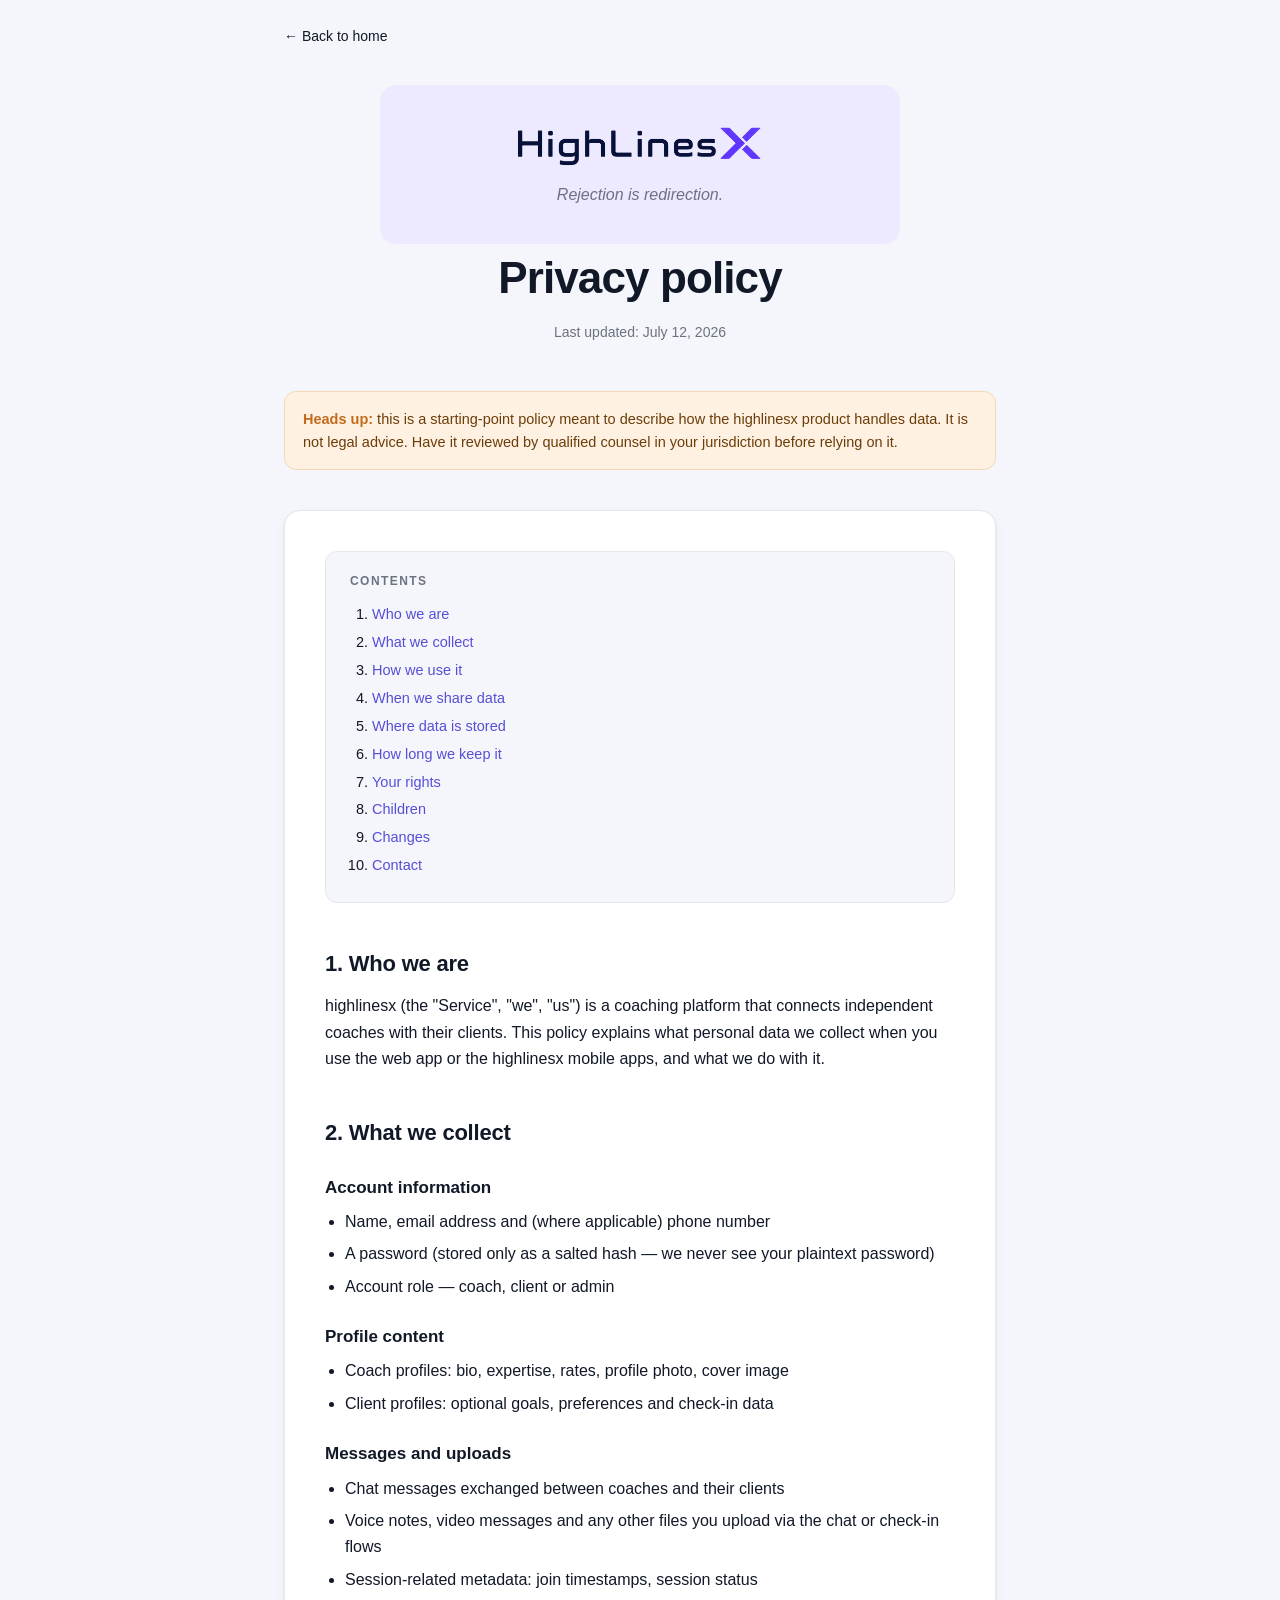
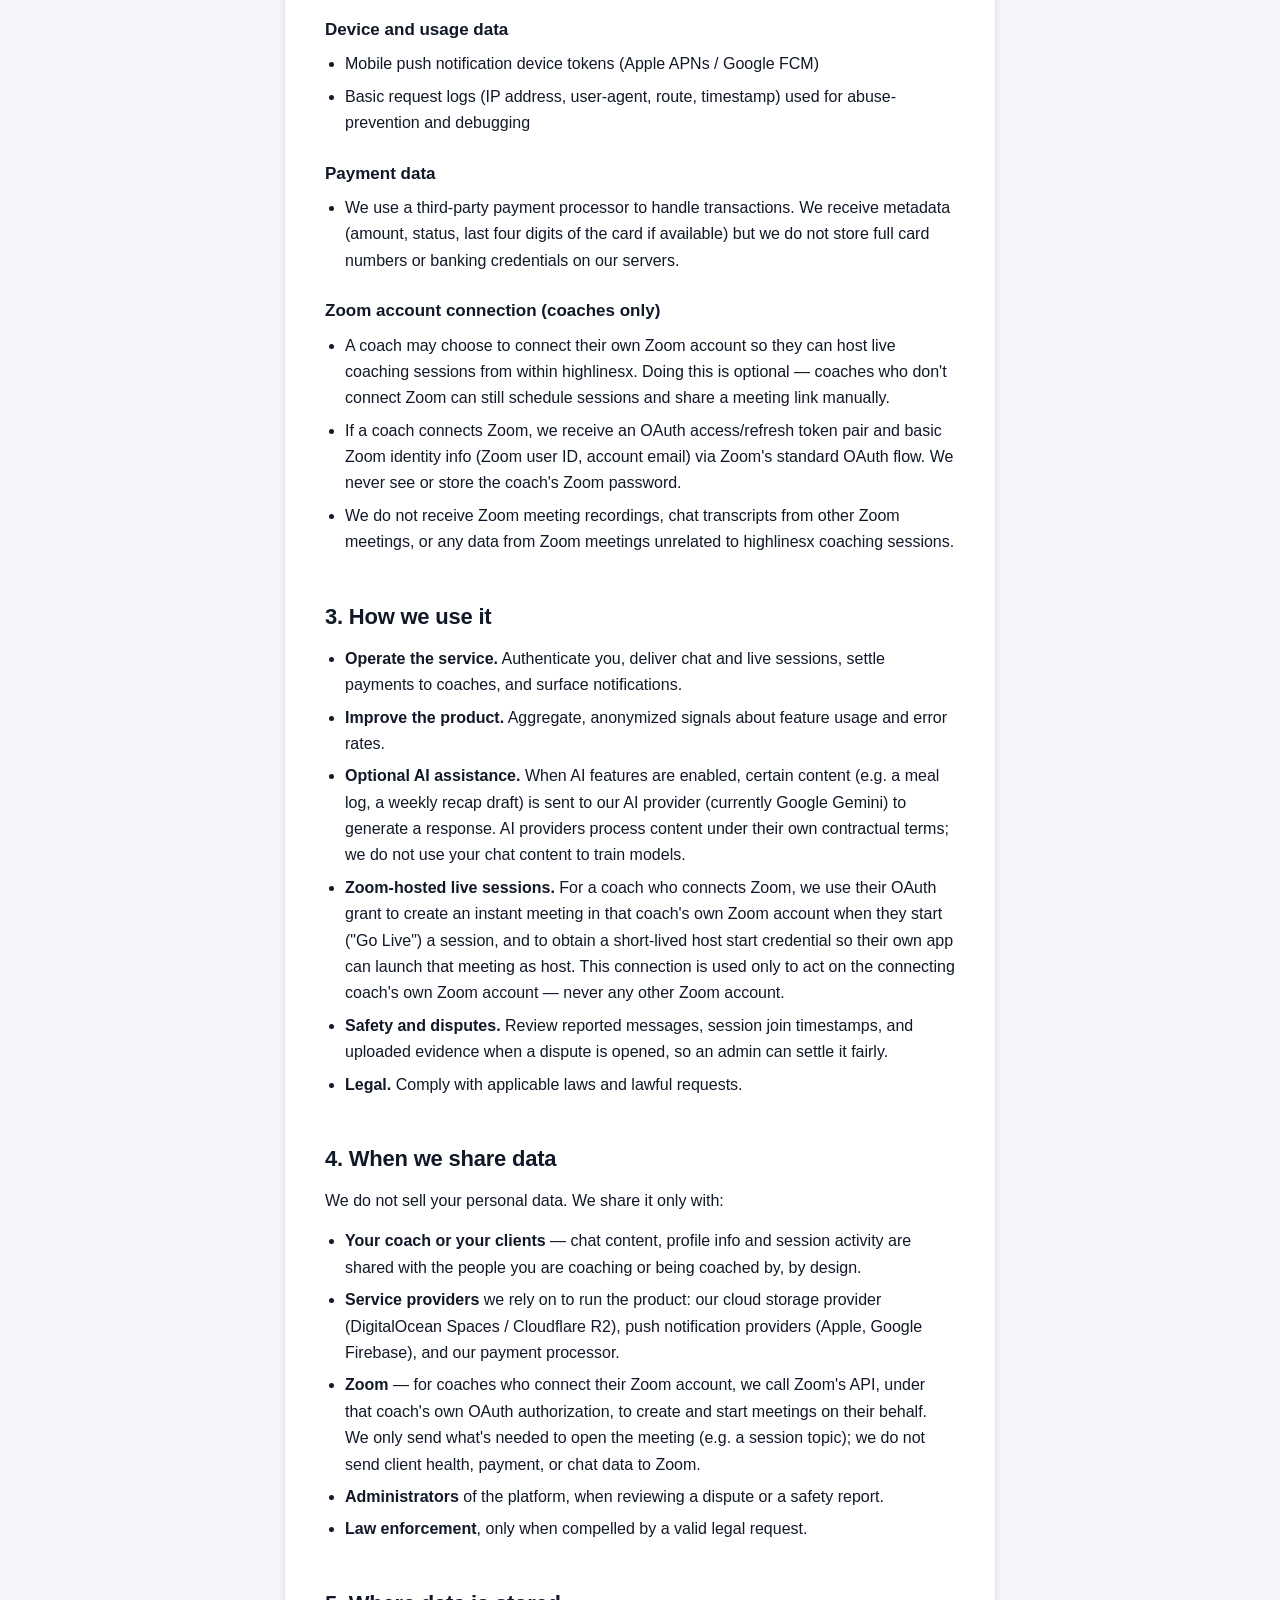
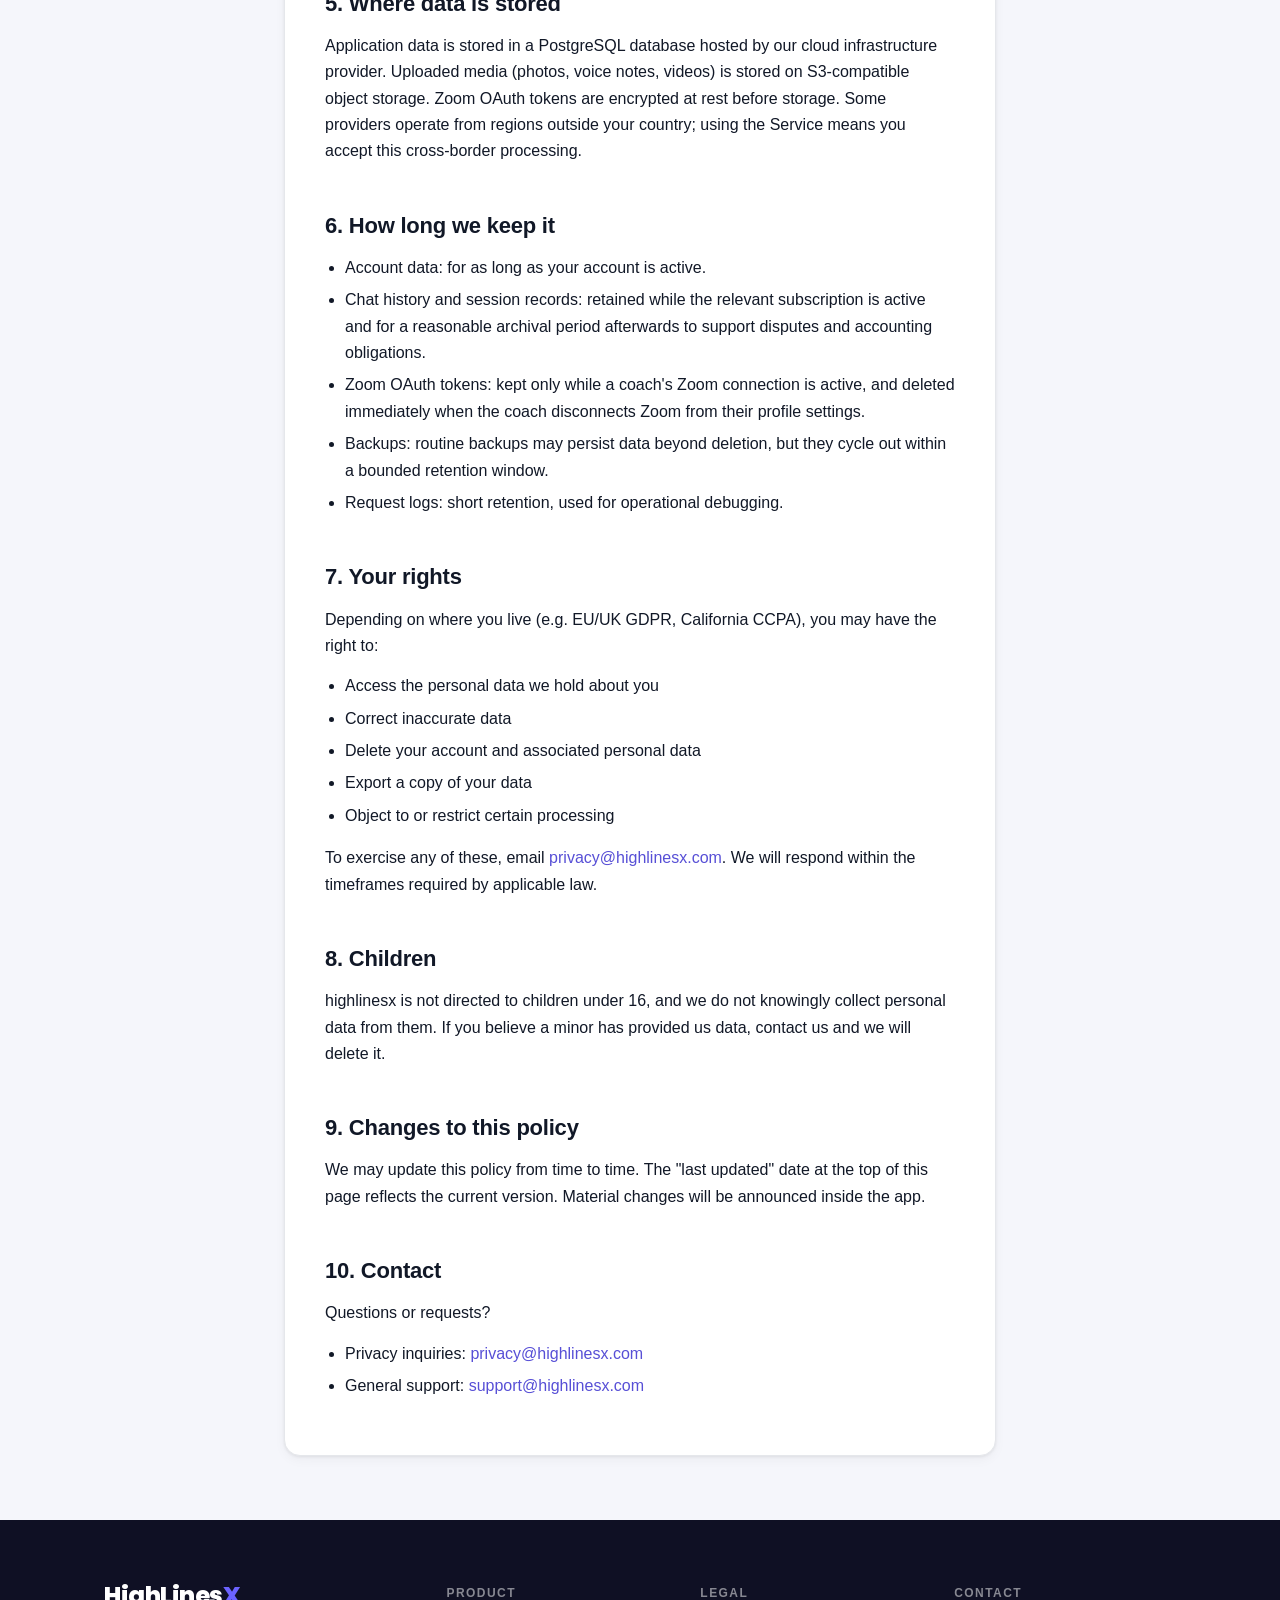
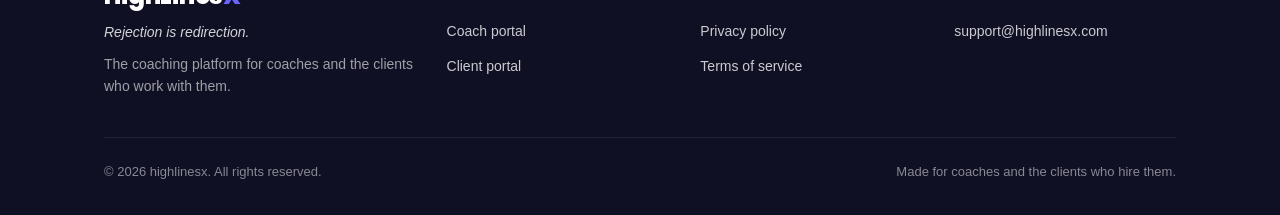
==== privacy.html @ 92f1c03d "Static legal pages for highlinesx.com while the platform is hibernated Co-Authored-By: Claude Opus 5" ====
<!doctype html>
<html lang="en">
<head>
<meta charset="utf-8" />
<meta name="viewport" content="width=device-width, initial-scale=1, viewport-fit=cover" />
<title>Privacy policy — HighLinesX</title>
<meta name="description" content="How highlinesx collects, uses, and protects your data." />
<meta name="theme-color" content="#6C63FF" />
<meta name="color-scheme" content="light" />
<link rel="canonical" href="https://highlinesx.com/privacy" />
<link rel="icon" type="image/png" href="/favicon.png?v=4" />
<link rel="icon" type="image/png" sizes="512x512" href="/icon-512.png?v=4" />
<link rel="apple-touch-icon" sizes="180x180" href="/apple-touch-icon.png?v=4" />
<meta name="apple-mobile-web-app-capable" content="yes" />
<meta name="apple-mobile-web-app-title" content="highlinesx" />
<link href="/fonts/poppins.css" rel="stylesheet">
<link rel="stylesheet" href="/theme.css" />
<link rel="stylesheet" href="/marketing.css?v=1" />
<script type="application/ld+json">
{
  "@context": "https://schema.org",
  "@graph": [
    { "@type": "Organization", "@id": "https://highlinesx.com/#org", "name": "highlinesx", "url": "https://highlinesx.com/", "logo": "https://highlinesx.com/highlinesx-logo.png", "slogan": "Rejection is redirection." },
    { "@type": "WebPage", "name": "Privacy policy — highlinesx", "url": "https://highlinesx.com/privacy", "description": "How highlinesx collects, uses, and protects your data.", "isPartOf": { "@id": "https://highlinesx.com/#org" } }
  ]
}
</script>
</head>
<body>

<a class="skip-link" href="#main">Skip to content</a>

<div class="topbar container container--narrow">
  <a href="/" class="back-link">← Back to home</a>
</div>

<header class="legal-head">
  <div class="container container--narrow">
    <a href="/" class="brand-lockup" aria-label="highlinesx home">
      <span class="brand-lockup__row">
        <img src="/highlinesx-logo.png" alt="highlinesx" class="brand-lockup__logo" width="1040" height="190" />
      </span>
      <span class="brand-lockup__motto">Rejection is redirection.</span>
    </a>
    <h1>Privacy policy</h1>
    <div class="meta">Last updated: July 12, 2026</div>
  </div>
</header>

<main id="main" class="container container--narrow">
  <div class="disclaimer">
    <strong>Heads up:</strong> this is a starting-point policy meant to describe how the highlinesx product handles data.
    It is not legal advice. Have it reviewed by qualified counsel in your jurisdiction before relying on it.
  </div>

  <article>
    <nav class="toc" aria-label="Contents">
      <h4>Contents</h4>
      <ol>
        <li><a href="#who">Who we are</a></li>
        <li><a href="#what">What we collect</a></li>
        <li><a href="#how">How we use it</a></li>
        <li><a href="#sharing">When we share data</a></li>
        <li><a href="#storage">Where data is stored</a></li>
        <li><a href="#retention">How long we keep it</a></li>
        <li><a href="#rights">Your rights</a></li>
        <li><a href="#children">Children</a></li>
        <li><a href="#changes">Changes</a></li>
        <li><a href="#contact">Contact</a></li>
      </ol>
    </nav>

    <h2 id="who">1. Who we are</h2>
    <p>highlinesx (the "Service", "we", "us") is a coaching platform that connects independent coaches with their clients. This policy explains what personal data we collect when you use the web app or the highlinesx mobile apps, and what we do with it.</p>

    <h2 id="what">2. What we collect</h2>

    <h3>Account information</h3>
    <ul>
      <li>Name, email address and (where applicable) phone number</li>
      <li>A password (stored only as a salted hash — we never see your plaintext password)</li>
      <li>Account role — coach, client or admin</li>
    </ul>

    <h3>Profile content</h3>
    <ul>
      <li>Coach profiles: bio, expertise, rates, profile photo, cover image</li>
      <li>Client profiles: optional goals, preferences and check-in data</li>
    </ul>

    <h3>Messages and uploads</h3>
    <ul>
      <li>Chat messages exchanged between coaches and their clients</li>
      <li>Voice notes, video messages and any other files you upload via the chat or check-in flows</li>
      <li>Session-related metadata: join timestamps, session status</li>
    </ul>

    <h3>Device and usage data</h3>
    <ul>
      <li>Mobile push notification device tokens (Apple APNs / Google FCM)</li>
      <li>Basic request logs (IP address, user-agent, route, timestamp) used for abuse-prevention and debugging</li>
    </ul>

    <h3>Payment data</h3>
    <ul>
      <li>We use a third-party payment processor to handle transactions. We receive metadata (amount, status, last four digits of the card if available) but we do not store full card numbers or banking credentials on our servers.</li>
    </ul>

    <h3>Zoom account connection (coaches only)</h3>
    <ul>
      <li>A coach may choose to connect their own Zoom account so they can host live coaching sessions from within highlinesx. Doing this is optional — coaches who don't connect Zoom can still schedule sessions and share a meeting link manually.</li>
      <li>If a coach connects Zoom, we receive an OAuth access/refresh token pair and basic Zoom identity info (Zoom user ID, account email) via Zoom's standard OAuth flow. We never see or store the coach's Zoom password.</li>
      <li>We do not receive Zoom meeting recordings, chat transcripts from other Zoom meetings, or any data from Zoom meetings unrelated to highlinesx coaching sessions.</li>
    </ul>

    <h2 id="how">3. How we use it</h2>
    <ul>
      <li><strong>Operate the service.</strong> Authenticate you, deliver chat and live sessions, settle payments to coaches, and surface notifications.</li>
      <li><strong>Improve the product.</strong> Aggregate, anonymized signals about feature usage and error rates.</li>
      <li><strong>Optional AI assistance.</strong> When AI features are enabled, certain content (e.g. a meal log, a weekly recap draft) is sent to our AI provider (currently Google Gemini) to generate a response. AI providers process content under their own contractual terms; we do not use your chat content to train models.</li>
      <li><strong>Zoom-hosted live sessions.</strong> For a coach who connects Zoom, we use their OAuth grant to create an instant meeting in that coach's own Zoom account when they start ("Go Live") a session, and to obtain a short-lived host start credential so their own app can launch that meeting as host. This connection is used only to act on the connecting coach's own Zoom account — never any other Zoom account.</li>
      <li><strong>Safety and disputes.</strong> Review reported messages, session join timestamps, and uploaded evidence when a dispute is opened, so an admin can settle it fairly.</li>
      <li><strong>Legal.</strong> Comply with applicable laws and lawful requests.</li>
    </ul>

    <h2 id="sharing">4. When we share data</h2>
    <p>We do not sell your personal data. We share it only with:</p>
    <ul>
      <li><strong>Your coach or your clients</strong> — chat content, profile info and session activity are shared with the people you are coaching or being coached by, by design.</li>
      <li><strong>Service providers</strong> we rely on to run the product: our cloud storage provider (DigitalOcean Spaces / Cloudflare R2), push notification providers (Apple, Google Firebase), and our payment processor.</li>
      <li><strong>Zoom</strong> — for coaches who connect their Zoom account, we call Zoom's API, under that coach's own OAuth authorization, to create and start meetings on their behalf. We only send what's needed to open the meeting (e.g. a session topic); we do not send client health, payment, or chat data to Zoom.</li>
      <li><strong>Administrators</strong> of the platform, when reviewing a dispute or a safety report.</li>
      <li><strong>Law enforcement</strong>, only when compelled by a valid legal request.</li>
    </ul>

    <h2 id="storage">5. Where data is stored</h2>
    <p>Application data is stored in a PostgreSQL database hosted by our cloud infrastructure provider. Uploaded media (photos, voice notes, videos) is stored on S3-compatible object storage. Zoom OAuth tokens are encrypted at rest before storage. Some providers operate from regions outside your country; using the Service means you accept this cross-border processing.</p>

    <h2 id="retention">6. How long we keep it</h2>
    <ul>
      <li>Account data: for as long as your account is active.</li>
      <li>Chat history and session records: retained while the relevant subscription is active and for a reasonable archival period afterwards to support disputes and accounting obligations.</li>
      <li>Zoom OAuth tokens: kept only while a coach's Zoom connection is active, and deleted immediately when the coach disconnects Zoom from their profile settings.</li>
      <li>Backups: routine backups may persist data beyond deletion, but they cycle out within a bounded retention window.</li>
      <li>Request logs: short retention, used for operational debugging.</li>
    </ul>

    <h2 id="rights">7. Your rights</h2>
    <p>Depending on where you live (e.g. EU/UK GDPR, California CCPA), you may have the right to:</p>
    <ul>
      <li>Access the personal data we hold about you</li>
      <li>Correct inaccurate data</li>
      <li>Delete your account and associated personal data</li>
      <li>Export a copy of your data</li>
      <li>Object to or restrict certain processing</li>
    </ul>
    <p>To exercise any of these, email <a href="mailto:privacy@highlinesx.com">privacy@highlinesx.com</a>. We will respond within the timeframes required by applicable law.</p>

    <h2 id="children">8. Children</h2>
    <p>highlinesx is not directed to children under 16, and we do not knowingly collect personal data from them. If you believe a minor has provided us data, contact us and we will delete it.</p>

    <h2 id="changes">9. Changes to this policy</h2>
    <p>We may update this policy from time to time. The "last updated" date at the top of this page reflects the current version. Material changes will be announced inside the app.</p>

    <h2 id="contact">10. Contact</h2>
    <p>Questions or requests?</p>
    <ul>
      <li>Privacy inquiries: <a href="mailto:privacy@highlinesx.com">privacy@highlinesx.com</a></li>
      <li>General support: <a href="mailto:support@highlinesx.com">support@highlinesx.com</a></li>
    </ul>
  </article>
</main>

<footer class="footer">
  <div class="container">
    <div class="footer__grid">
      <div class="footer__brand-col">
        <div class="footer__brand">
          <span class="footer__wordmark" aria-label="highlinesx">HighLines<span class="x">X</span></span>
        </div>
        <p class="footer__motto">Rejection is redirection.</p>
        <p class="footer__tag">The coaching platform for coaches and the clients who work with them.</p>
      </div>
      <nav class="footer__col" aria-label="Product">
        <h5>Product</h5>
        <ul>
          <li><a href="/coach">Coach portal</a></li>
          <li><a href="/client">Client portal</a></li>
        </ul>
      </nav>
      <nav class="footer__col" aria-label="Legal">
        <h5>Legal</h5>
        <ul>
          <li><a href="/privacy">Privacy policy</a></li>
          <li><a href="/terms">Terms of service</a></li>
        </ul>
      </nav>
      <nav class="footer__col" aria-label="Contact">
        <h5>Contact</h5>
        <ul>
          <li><a href="mailto:support@highlinesx.com">support@highlinesx.com</a></li>
        </ul>
      </nav>
    </div>
    <div class="footer__bottom">
      <span>© 2026 highlinesx. All rights reserved.</span>
      <span>Made for coaches and the clients who hire them.</span>
    </div>
  </div>
</footer>

</body>
</html>
---- fonts/poppins.css ----
/*
 * Self-hosted Poppins (weights 600/700/800, latin + latin-ext).
 * Replaces the Google Fonts CDN so no visitor IP is sent to Google —
 * GDPR-clean per LG München 2022. Regenerate: see public/fonts/README.md.
 * unicode-range values copied verbatim from Google's fonts.gstatic.com CSS (v24).
 */

/* ---- 600 ---- */
@font-face {
  font-family: 'Poppins';
  font-style: normal;
  font-weight: 600;
  font-display: swap;
  src: url('/fonts/poppins-600-latin-ext.woff2') format('woff2');
  unicode-range: U+0100-02BA, U+02BD-02C5, U+02C7-02CC, U+02CE-02D7, U+02DD-02FF, U+0304, U+0308, U+0329, U+1D00-1DBF, U+1E00-1E9F, U+1EF2-1EFF, U+2020, U+20A0-20AB, U+20AD-20C0, U+2113, U+2C60-2C7F, U+A720-A7FF;
}
@font-face {
  font-family: 'Poppins';
  font-style: normal;
  font-weight: 600;
  font-display: swap;
  src: url('/fonts/poppins-600-latin.woff2') format('woff2');
  unicode-range: U+0000-00FF, U+0131, U+0152-0153, U+02BB-02BC, U+02C6, U+02DA, U+02DC, U+0304, U+0308, U+0329, U+2000-206F, U+20AC, U+2122, U+2191, U+2193, U+2212, U+2215, U+FEFF, U+FFFD;
}

/* ---- 700 ---- */
@font-face {
  font-family: 'Poppins';
  font-style: normal;
  font-weight: 700;
  font-display: swap;
  src: url('/fonts/poppins-700-latin-ext.woff2') format('woff2');
  unicode-range: U+0100-02BA, U+02BD-02C5, U+02C7-02CC, U+02CE-02D7, U+02DD-02FF, U+0304, U+0308, U+0329, U+1D00-1DBF, U+1E00-1E9F, U+1EF2-1EFF, U+2020, U+20A0-20AB, U+20AD-20C0, U+2113, U+2C60-2C7F, U+A720-A7FF;
}
@font-face {
  font-family: 'Poppins';
  font-style: normal;
  font-weight: 700;
  font-display: swap;
  src: url('/fonts/poppins-700-latin.woff2') format('woff2');
  unicode-range: U+0000-00FF, U+0131, U+0152-0153, U+02BB-02BC, U+02C6, U+02DA, U+02DC, U+0304, U+0308, U+0329, U+2000-206F, U+20AC, U+2122, U+2191, U+2193, U+2212, U+2215, U+FEFF, U+FFFD;
}

/* ---- 800 ---- */
@font-face {
  font-family: 'Poppins';
  font-style: normal;
  font-weight: 800;
  font-display: swap;
  src: url('/fonts/poppins-800-latin-ext.woff2') format('woff2');
  unicode-range: U+0100-02BA, U+02BD-02C5, U+02C7-02CC, U+02CE-02D7, U+02DD-02FF, U+0304, U+0308, U+0329, U+1D00-1DBF, U+1E00-1E9F, U+1EF2-1EFF, U+2020, U+20A0-20AB, U+20AD-20C0, U+2113, U+2C60-2C7F, U+A720-A7FF;
}
@font-face {
  font-family: 'Poppins';
  font-style: normal;
  font-weight: 800;
  font-display: swap;
  src: url('/fonts/poppins-800-latin.woff2') format('woff2');
  unicode-range: U+0000-00FF, U+0131, U+0152-0153, U+02BB-02BC, U+02C6, U+02DA, U+02DC, U+0304, U+0308, U+0329, U+2000-206F, U+20AC, U+2122, U+2191, U+2193, U+2212, U+2215, U+FEFF, U+FFFD;
}
---- theme.css ----
/* ─────────────────────────────────────────────────────────────────────────────
 * theme.css — shared design tokens for CoachDesk (admin, trainer, client)
 *
 * App-specific values (sidebar width, header height, mobile-vs-desktop layout)
 * stay in each HTML file's own <style> block. This file owns ONLY tokens that
 * should match across all three apps.
 *
 * Brand purple + semantic status palette mirror the mobile app's AppColors
 * (lib/core/theme/app_colors.dart in client_mobile) so web and mobile read
 * as the same product.
 * ────────────────────────────────────────────────────────────────────────── */

:root {
  /* Brand */
  --primary:        #6C63FF;
  --primary-dark:   #574FD6;
  --primary-light:  #EDE9FE;

  /* Brand tint ramp — hue ~244°, soft periwinkle. Extends the 3 semantic
   * tokens above for fills, charts, gradients, and hover states. Aliases:
   * 100 = --primary-light, 600 = --primary, 700 = --primary-dark. */
  --primary-50:     #F4F2FF;
  --primary-200:    #DAD8FF;
  --primary-300:    #C4BFFF;
  --primary-400:    #A7A1FF;
  --primary-500:    #8B82FF;
  --primary-900:    #4A40B5;

  /* Status (semantic — matches mobile AppColors) */
  --success:        #1D9E75;
  --success-light:  #E6F6F1;
  --warning:        #C26B1A;
  --warning-light:  #FFF1E2;
  --danger:         #A32D2D;
  --danger-light:   #F9E8E8;
  --info:           #3B82F6;
  --info-light:     #EFF6FF;

  /* Surface + text */
  --text:           #111827;
  --text-muted:     #6B7280;
  --border:         #E5E7EB;
  --bg:             #F5F6FB;
  --card:           #FFFFFF;
  --bg-card:        #FFFFFF;  /* legacy alias used by client app */

  /* Shape */
  --radius:         12px;
  --radius-sm:      8px;
  --shadow:         0 1px 3px rgba(0,0,0,.07), 0 4px 12px rgba(0,0,0,.04);
  --shadow-md:      0 4px 16px rgba(0,0,0,.10), 0 2px 6px rgba(0,0,0,.06);
}

/* Native checkboxes/radios default to the browser's blue; brand them once here
   instead of per-input `accent-color` (dynamically built ones kept missing it). */
input[type="checkbox"], input[type="radio"] { accent-color: var(--primary); }

/* Shared status pill — one base look across all three apps. */
.cd-pill {
  display: inline-flex;
  align-items: center;
  gap: 4px;
  padding: 3px 9px;
  border-radius: 999px;
  font-size: 11px;
  font-weight: 700;
  letter-spacing: .02em;
  line-height: 1.4;
  white-space: nowrap;
}
.cd-pill--success { background: var(--success-light); color: var(--success); }
.cd-pill--warning { background: var(--warning-light); color: var(--warning); }
.cd-pill--danger  { background: var(--danger-light);  color: var(--danger); }
.cd-pill--info    { background: var(--info-light);    color: var(--info); }
.cd-pill--muted   { background: #F3F4F6;              color: var(--text-muted); }

/* Clickable pill variant — adds pointer cursor + subtle hover lift. */
.cd-pill--clickable { cursor: pointer; transition: filter .12s, transform .12s; }
.cd-pill--clickable:hover { filter: brightness(.97); transform: translateY(-1px); }

/* Filter/toggle chip — pair with [aria-pressed="true|false"] for selection state.
   Use as <button class="cd-pill cd-pill--clickable" aria-pressed="false">. */
button.cd-pill { border: none; font-family: inherit; }
.cd-pill--clickable[aria-pressed="true"]  { background: var(--primary); color: #fff; }
.cd-pill--clickable[aria-pressed="false"] { background: #F3F4F6;        color: var(--text-muted); }

/* Live status dot — pairs inside a .cd-pill to signal an in-progress state
   (e.g. "Pending review"). Inherits the pill's text color. */
@keyframes cd-pulse { 0%, 100% { opacity: 1; } 50% { opacity: .3; } }
.cd-status-dot {
  width: 7px; height: 7px; border-radius: 999px;
  background: currentColor; flex-shrink: 0;
  animation: cd-pulse 1.6s ease-in-out infinite;
}
@media (prefers-reduced-motion: reduce) { .cd-status-dot { animation: none; } }

/* Tier before→after comparison used by tier-switch cards. */
.cd-tier-compare { display: flex; align-items: center; gap: 8px; flex-wrap: wrap; }
.cd-tier-chip {
  display: inline-flex; align-items: baseline; gap: 5px;
  padding: 4px 10px; border-radius: 999px; font-size: 12px; line-height: 1.3;
  font-variant-numeric: tabular-nums; white-space: nowrap;
}
.cd-tier-chip--from { background: #F3F4F6; color: var(--text-muted); }
.cd-tier-chip--to   { background: var(--primary-light); color: var(--primary); font-weight: 700; }
.cd-tier-chip b { font-weight: 800; }
.cd-tier-arrow { color: var(--text-muted); font-weight: 800; font-size: 13px; line-height: 1; }

/* ── Marketing / public-site tokens ──────────────────────────────────────────
   Additive layer consumed by the public pages (index, coach-profile, privacy,
   terms) via marketing.css. The three CoachDesk apps never load marketing.css,
   so these are inert there. Never edit/rename the tokens above — only append. */
:root {
  /* Spacing scale (4px base) — section rhythm + component padding */
  --space-1:  4px;   --space-2:  8px;   --space-3:  12px;  --space-4:  16px;
  --space-5:  20px;  --space-6:  24px;  --space-8:  32px;  --space-10: 40px;
  --space-12: 48px;  --space-16: 64px;  --space-20: 80px;  --space-24: 96px;

  /* Type scale + line-heights */
  --text-xs:  12px;  --text-sm:  13.5px; --text-base: 15px; --text-md:  17px;
  --text-lg:  20px;  --text-xl:  24px;   --text-2xl:  28px; --text-3xl: 34px;
  --leading-tight: 1.15; --leading-snug: 1.35; --leading-normal: 1.55;

  /* Brand-ramp gap fillers — the exact hexes the public pages hardcode today */
  --primary-800: #4338CA;   /* indigo gradient stop */
  --violet:      #7C3AED;   /* violet gradient stop */

  /* Hero gradient stops (landing hero, currently raw hexes) */
  --hero-grad-1: #5B53E6;
  --hero-grad-2: #4338CA;
  --hero-grad-3: #7C3AED;

  /* Marketing chrome surfaces */
  --brand-navy:  #0F1B3D;              /* wordmark navy on light */
  --footer-bg:   #0F1024;              /* dark footer used by index/privacy/terms */
  --surface-2:   #F9FAFB;              /* the #f9fafb / #fafafa section fills */
  --on-dark:     rgba(255,255,255,.82);/* body text on dark panels */

  /* Focus + layout */
  --focus-ring:    0 0 0 3px rgba(108,99,255,.45);
  --nav-h:         64px;
  --container-max: 1120px;
}

/* Chat-specific tokens (used by message cards in coach + client apps) */
:root {
  --chat-card-radius-mine:   18px 6px 18px 18px;
  --chat-card-radius-theirs: 6px 18px 18px 18px;
  --chat-card-border:        1px solid #ede9fe;
  --chat-card-shadow:        0 6px 20px rgba(124,58,237,.08), 0 1px 2px rgba(15,23,42,.04);
  --chat-accent-checkin:     #7c3aed;
  --chat-accent-plan:        #6366f1;
  --chat-accent-session:     #7c3aed;
  --chat-accent-tip:         #f59e0b;
}

/* ── Brand wordmark ──────────────────────────────────────────────────────────
   The HighLinesX logo, recreated as theme-adaptive text. "HighLines" inherits
   .hlx-logo's color (navy on light, white via --on-dark on dark panels); the
   "X" is always brand purple. Size it by setting font-size on the parent. */
.hlx-logo {
  font-family: 'Poppins', -apple-system, BlinkMacSystemFont, 'Segoe UI', sans-serif;
  font-weight: 700;
  letter-spacing: -.02em;
  line-height: 1;
  color: #13183F;
  display: inline-flex;
  align-items: baseline;
  white-space: nowrap;
}
.hlx-logo .hlx-logo__x { color: var(--primary, #6C63FF); font-weight: 800; font-size: 1em; }
.hlx-logo--on-dark { color: #fff; }
---- marketing.css ----
/* ─────────────────────────────────────────────────────────────────────────────
 * marketing.css — shared component layer for the PUBLIC pages only
 * (index.html, coach-profile.html, privacy.html, terms.html).
 *
 * Sits on top of theme.css (the token layer). The three CoachDesk apps do NOT
 * load this file, so nothing here can regress them. Page-unique layout — and
 * coach-profile.html's JS-coupled component classes — stay in each page's own
 * <style> block. Load order per page: theme.css → marketing.css → page <style>.
 * ────────────────────────────────────────────────────────────────────────── */

/* ── Reset + base ────────────────────────────────────────────────────────── */
*, *::before, *::after { box-sizing: border-box; }
html { scroll-behavior: smooth; }
body {
  margin: 0;
  font-family: -apple-system, BlinkMacSystemFont, 'Segoe UI', Roboto, sans-serif;
  color: var(--text);
  background: var(--bg);
  line-height: var(--leading-normal);
  -webkit-font-smoothing: antialiased;
  overflow-x: hidden;
}
img { max-width: 100%; display: block; }
a { color: var(--primary-dark); text-decoration: none; }
a:hover { text-decoration: underline; }

/* Visible keyboard focus everywhere. */
:focus-visible { outline: 2px solid var(--primary); outline-offset: 3px; border-radius: 4px; }

/* Skip-to-content — visually hidden until focused. */
.skip-link {
  position: fixed; top: 10px; left: 10px; z-index: 200;
  transform: translateY(-160%);
  background: var(--primary); color: #fff;
  padding: 10px 16px; border-radius: 10px;
  font-weight: 700; font-size: 14px;
  box-shadow: var(--shadow-md);
  transition: transform .18s ease;
}
.skip-link:focus-visible { transform: translateY(0); text-decoration: none; outline-offset: 4px; }

/* ── Layout container ────────────────────────────────────────────────────── */
.container { width: 100%; max-width: var(--container-max); margin: 0 auto; padding: 0 var(--space-6); }
.container--narrow { max-width: 760px; }

/* ── Buttons ─────────────────────────────────────────────────────────────── */
.btn {
  display: inline-flex; align-items: center; justify-content: center; gap: var(--space-2);
  height: 44px; padding: 0 var(--space-5);
  border-radius: 10px; border: none; cursor: pointer;
  font-family: inherit; font-size: 14px; font-weight: 600;
  transition: transform .12s ease, box-shadow .12s ease, filter .12s ease;
  text-decoration: none; white-space: nowrap;
}
.btn:hover { text-decoration: none; }
.btn--primary {
  background: linear-gradient(135deg, var(--primary), var(--primary-800));
  color: #fff;
  box-shadow: 0 6px 18px rgba(108,99,255,.32);
}
.btn--primary:hover { transform: translateY(-1px); filter: brightness(1.05); }
.btn--ghost { background: var(--card); color: var(--text); border: 1px solid var(--border); }
.btn--ghost:hover { border-color: var(--primary); color: var(--primary-dark); }
.btn--lg { height: 52px; padding: 0 var(--space-8); font-size: 15px; border-radius: 12px; }
.btn--block { width: 100%; }

/* ── Nav (landing) ───────────────────────────────────────────────────────── */
.nav {
  position: sticky; top: 0; z-index: 50;
  background: rgba(255,255,255,.72);
  backdrop-filter: saturate(160%) blur(14px);
  -webkit-backdrop-filter: saturate(160%) blur(14px);
  border-bottom: 1px solid transparent;
  transition: border-color .2s ease, box-shadow .2s ease, background .2s ease;
}
.nav.is-scrolled {
  border-bottom-color: rgba(229,231,235,.8);
  box-shadow: 0 6px 24px rgba(15,16,36,.06);
  background: rgba(255,255,255,.88);
}
.nav__inner { display: flex; align-items: center; justify-content: space-between; height: var(--nav-h); gap: var(--space-4); }
.brand { display: inline-flex; align-items: center; text-decoration: none; }
.brand__link { display: inline-flex; align-items: center; gap: 10px; text-decoration: none; }
.brand__wordmark { font-family: 'Poppins', sans-serif; font-weight: 800; font-size: 26px; line-height: 1; letter-spacing: -.02em; color: var(--brand-navy); white-space: nowrap; display: inline-block; }
.brand__wordmark .x { color: var(--primary); }
.brand__tagline { margin-left: 12px; font-size: 14px; font-style: italic; font-weight: 500; color: var(--text-muted); white-space: nowrap; }
.nav__links { display: flex; align-items: center; gap: 4px; }
.nav__sep { width: 1px; height: 22px; background: var(--border); margin: 0 6px; }
.nav__link { color: var(--text); font-weight: 500; font-size: 14px; padding: 8px 12px; border-radius: 8px; white-space: nowrap; }
.nav__link:hover { background: var(--primary-light); color: var(--primary-dark); text-decoration: none; }
.nav__anchor { color: var(--text-muted); }

/* Hamburger toggle — desktop-hidden, shown ≤940px. */
.nav__toggle {
  display: none;
  width: 44px; height: 44px; flex: 0 0 auto;
  align-items: center; justify-content: center;
  background: transparent; border: 1px solid var(--border); border-radius: 10px;
  cursor: pointer; color: var(--text);
}
.nav__toggle:hover { border-color: var(--primary); color: var(--primary-dark); }
.nav__toggle svg { width: 22px; height: 22px; display: block; }

/* ── Mobile drawer ───────────────────────────────────────────────────────── */
.nav__drawer {
  position: fixed; inset: 0; z-index: 100;
  visibility: hidden; opacity: 0;
  transition: opacity .2s ease, visibility .2s ease;
}
.nav__drawer.is-open { visibility: visible; opacity: 1; }
.nav__drawer-backdrop { position: absolute; inset: 0; background: rgba(15,16,36,.42); backdrop-filter: blur(2px); }
.nav__drawer-panel {
  position: absolute; top: 0; right: 0; bottom: 0;
  width: min(320px, 86vw);
  background: var(--card);
  box-shadow: -12px 0 40px rgba(15,16,36,.18);
  padding: var(--space-5) var(--space-5) calc(var(--space-6) + env(safe-area-inset-bottom));
  display: flex; flex-direction: column; gap: var(--space-2);
  transform: translateX(100%);
  transition: transform .24s cubic-bezier(.4,0,.2,1);
  overflow-y: auto;
}
.nav__drawer.is-open .nav__drawer-panel { transform: none; }
.nav__drawer-head { display: flex; align-items: center; justify-content: space-between; margin-bottom: var(--space-2); }
.nav__drawer-close {
  width: 40px; height: 40px; display: inline-flex; align-items: center; justify-content: center;
  background: transparent; border: none; border-radius: 10px; cursor: pointer; color: var(--text-muted);
  font-size: 22px; line-height: 1;
}
.nav__drawer-close:hover { background: var(--primary-light); color: var(--primary-dark); }
.nav__drawer-panel .nav__link { font-size: 16px; padding: 12px 14px; color: var(--text); }
.nav__drawer-sep { height: 1px; background: var(--border); margin: var(--space-2) 0; }
.nav__drawer-panel .btn { margin-top: var(--space-2); }

/* ── Footer (shared: landing + legal) ────────────────────────────────────── */
.footer { background: var(--footer-bg); color: rgba(255,255,255,.78); padding: var(--space-16) 0 var(--space-8); }
.footer__grid { display: grid; gap: var(--space-8); grid-template-columns: 1.4fr 1fr 1fr 1fr; margin-bottom: var(--space-10); }
.footer__brand { display: inline-flex; align-items: center; gap: 10px; margin-bottom: 14px; }
.footer__wordmark { font-family: 'Poppins', sans-serif; font-weight: 800; font-size: 24px; line-height: 1; letter-spacing: -.02em; color: #fff; white-space: nowrap; display: inline-block; }
.footer__wordmark .x { color: var(--primary); }
.footer__motto { color: var(--on-dark); font-style: italic; font-weight: 500; font-size: 14px; margin: 0 0 10px; }
.footer__tag { color: rgba(255,255,255,.6); font-size: 14px; max-width: 320px; margin: 0; }
.footer__col h5 { font-size: 12px; text-transform: uppercase; letter-spacing: .12em; color: rgba(255,255,255,.5); margin: 0 0 16px; font-weight: 700; }
.footer__col ul { list-style: none; padding: 0; margin: 0; display: grid; gap: 10px; }
.footer__col a { color: rgba(255,255,255,.78); font-size: 14px; }
.footer__col a:hover { color: #fff; text-decoration: none; }
.footer__bottom { border-top: 1px solid rgba(255,255,255,.08); padding-top: var(--space-6); font-size: 13px; color: rgba(255,255,255,.5); display: flex; justify-content: space-between; gap: var(--space-4); flex-wrap: wrap; }

/* ── Legal-page primitives (privacy + terms) ─────────────────────────────── */
.topbar { padding-top: var(--space-6); }
.back-link { display: inline-flex; align-items: center; gap: 4px; font-size: 14px; font-weight: 500; color: var(--text); text-decoration: none; }
.back-link:hover { color: var(--primary-dark); }
.brand-lockup {
  display: flex; flex-direction: column; align-items: center; gap: 14px;
  max-width: 520px; margin: 8px auto 0; padding: 36px 40px;
  background: var(--primary-light); border-radius: 16px; text-decoration: none;
}
.brand-lockup:hover { text-decoration: none; }
.brand-lockup__row { display: inline-flex; align-items: center; gap: 12px; }
.brand-lockup__logo { height: clamp(36px, 8vw, 48px); width: auto; display: block; }
.brand-lockup__motto { font-style: italic; font-weight: 500; font-size: 16px; color: var(--text-muted); }
.legal-head { padding: 28px 0 24px; text-align: center; }
.legal-head h1 { font-size: clamp(32px, 4vw, 44px); font-weight: 800; letter-spacing: -.02em; margin: 0 0 10px; }
.legal-head .meta { color: var(--text-muted); font-size: 14px; }
.disclaimer {
  background: var(--warning-light); border: 1px solid #f3d8b3; color: #6b3d09;
  padding: 16px 18px; border-radius: var(--radius); margin: 24px 0 40px; font-size: 14.5px;
}
.disclaimer strong { color: var(--warning); }
article { background: var(--card); border: 1px solid var(--border); border-radius: 16px; padding: 40px; margin-bottom: 64px; box-shadow: var(--shadow); }
article h2 { font-size: 22px; font-weight: 800; letter-spacing: -.01em; margin: 36px 0 12px; padding-top: 8px; }
article h2:first-child { margin-top: 0; }
article h3 { font-size: 17px; font-weight: 700; margin: 24px 0 8px; }
article p { margin: 0 0 14px; color: var(--text); line-height: 1.65; }
article ul { margin: 0 0 16px; padding-left: 20px; }
article li { margin-bottom: 6px; line-height: 1.65; }
article strong { color: var(--text); }
.toc { background: var(--bg); border: 1px solid var(--border); border-radius: var(--radius); padding: 20px 24px; margin-bottom: 32px; }
.toc h4 { font-size: 12px; text-transform: uppercase; letter-spacing: .12em; color: var(--text-muted); margin: 0 0 12px; }
.toc ol { margin: 0; padding-left: 22px; }
.toc li { margin-bottom: 4px; font-size: 14.5px; }
.toc a { text-decoration: none; }
.toc a:hover { text-decoration: underline; }

/* ── Responsive ──────────────────────────────────────────────────────────── */
@media (max-width: 940px) {
  .nav__links { display: none; }
  .nav__toggle { display: inline-flex; }
}
@media (max-width: 780px) {
  .footer__grid { grid-template-columns: 1fr 1fr; gap: var(--space-6); }
  .footer__brand-col { grid-column: 1 / -1; }
}
@media (max-width: 540px) {
  .container { padding: 0 18px; }
  article { padding: 24px; }
  .footer__grid { grid-template-columns: 1fr; }
  .footer__bottom { justify-content: center; text-align: center; }
}

@media (prefers-reduced-motion: reduce) {
  html { scroll-behavior: auto; }
  .skip-link, .nav__drawer, .nav__drawer-panel { transition: none; }
}
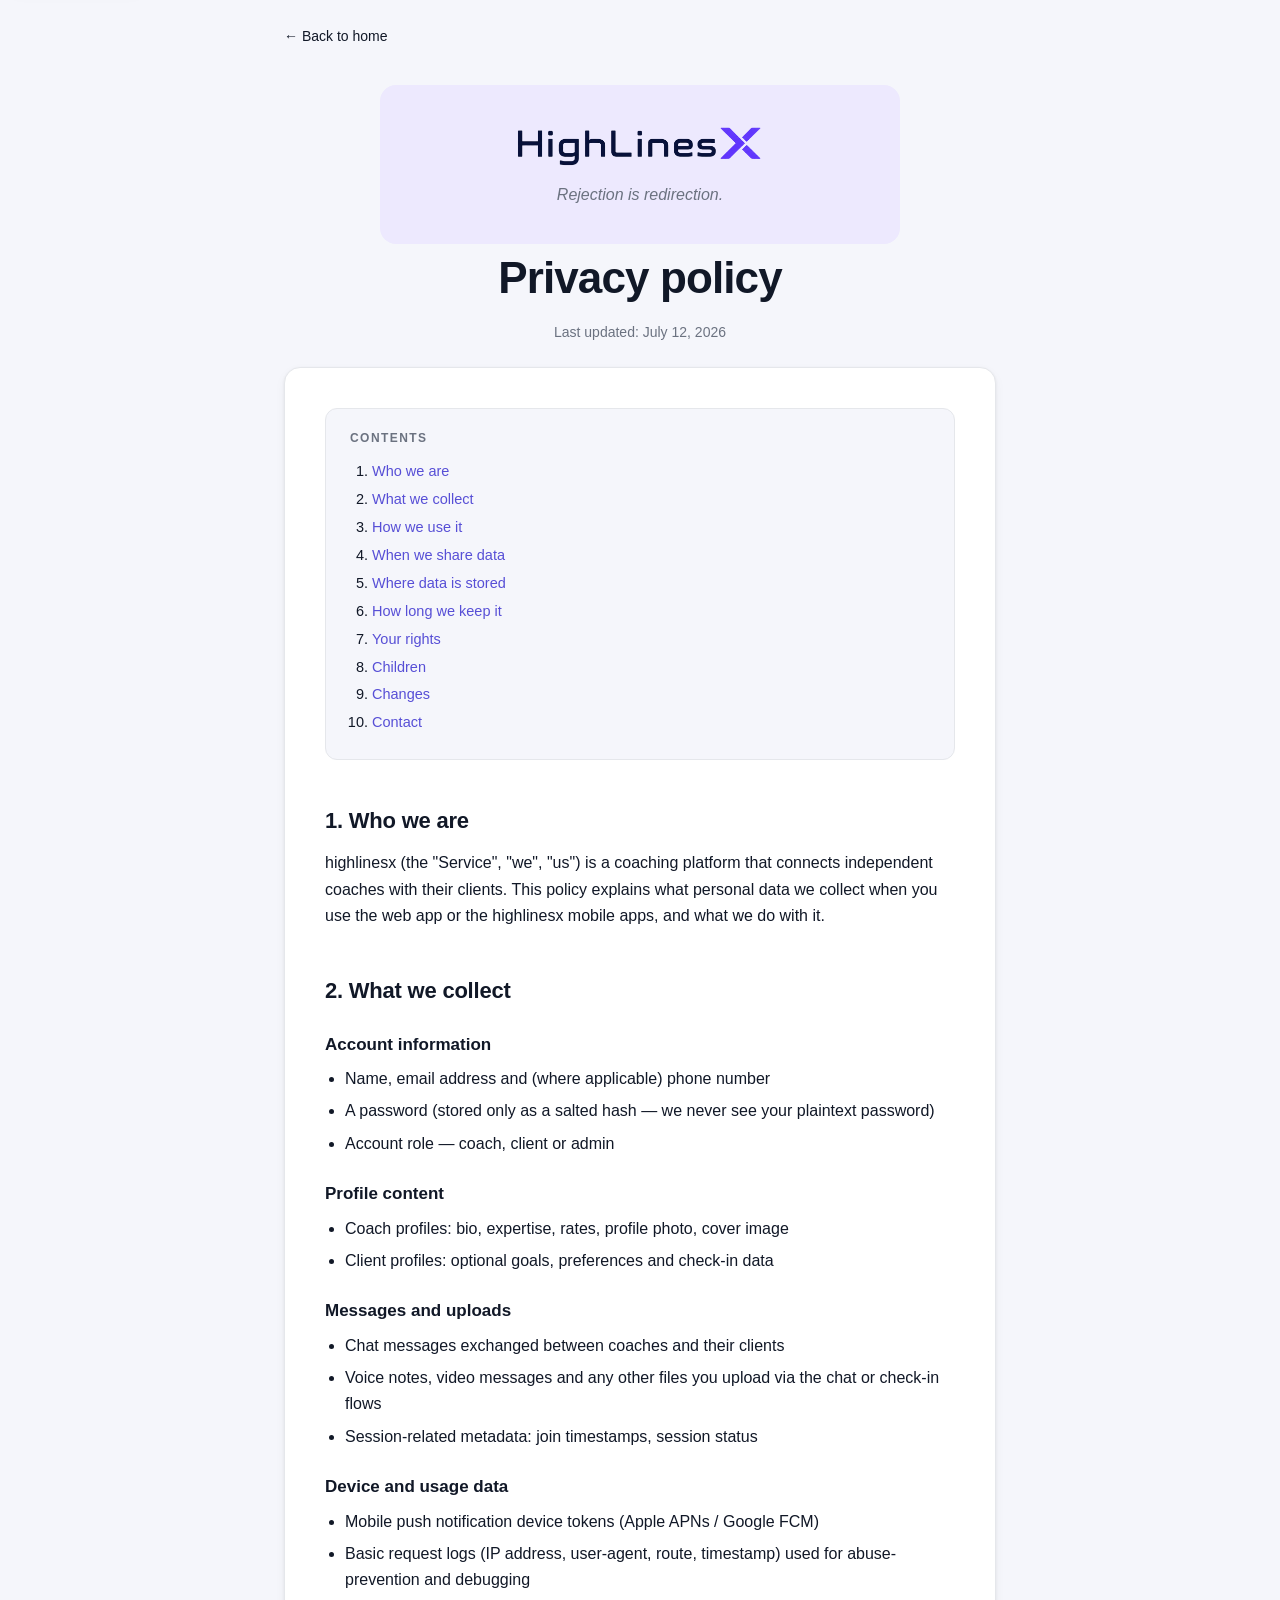
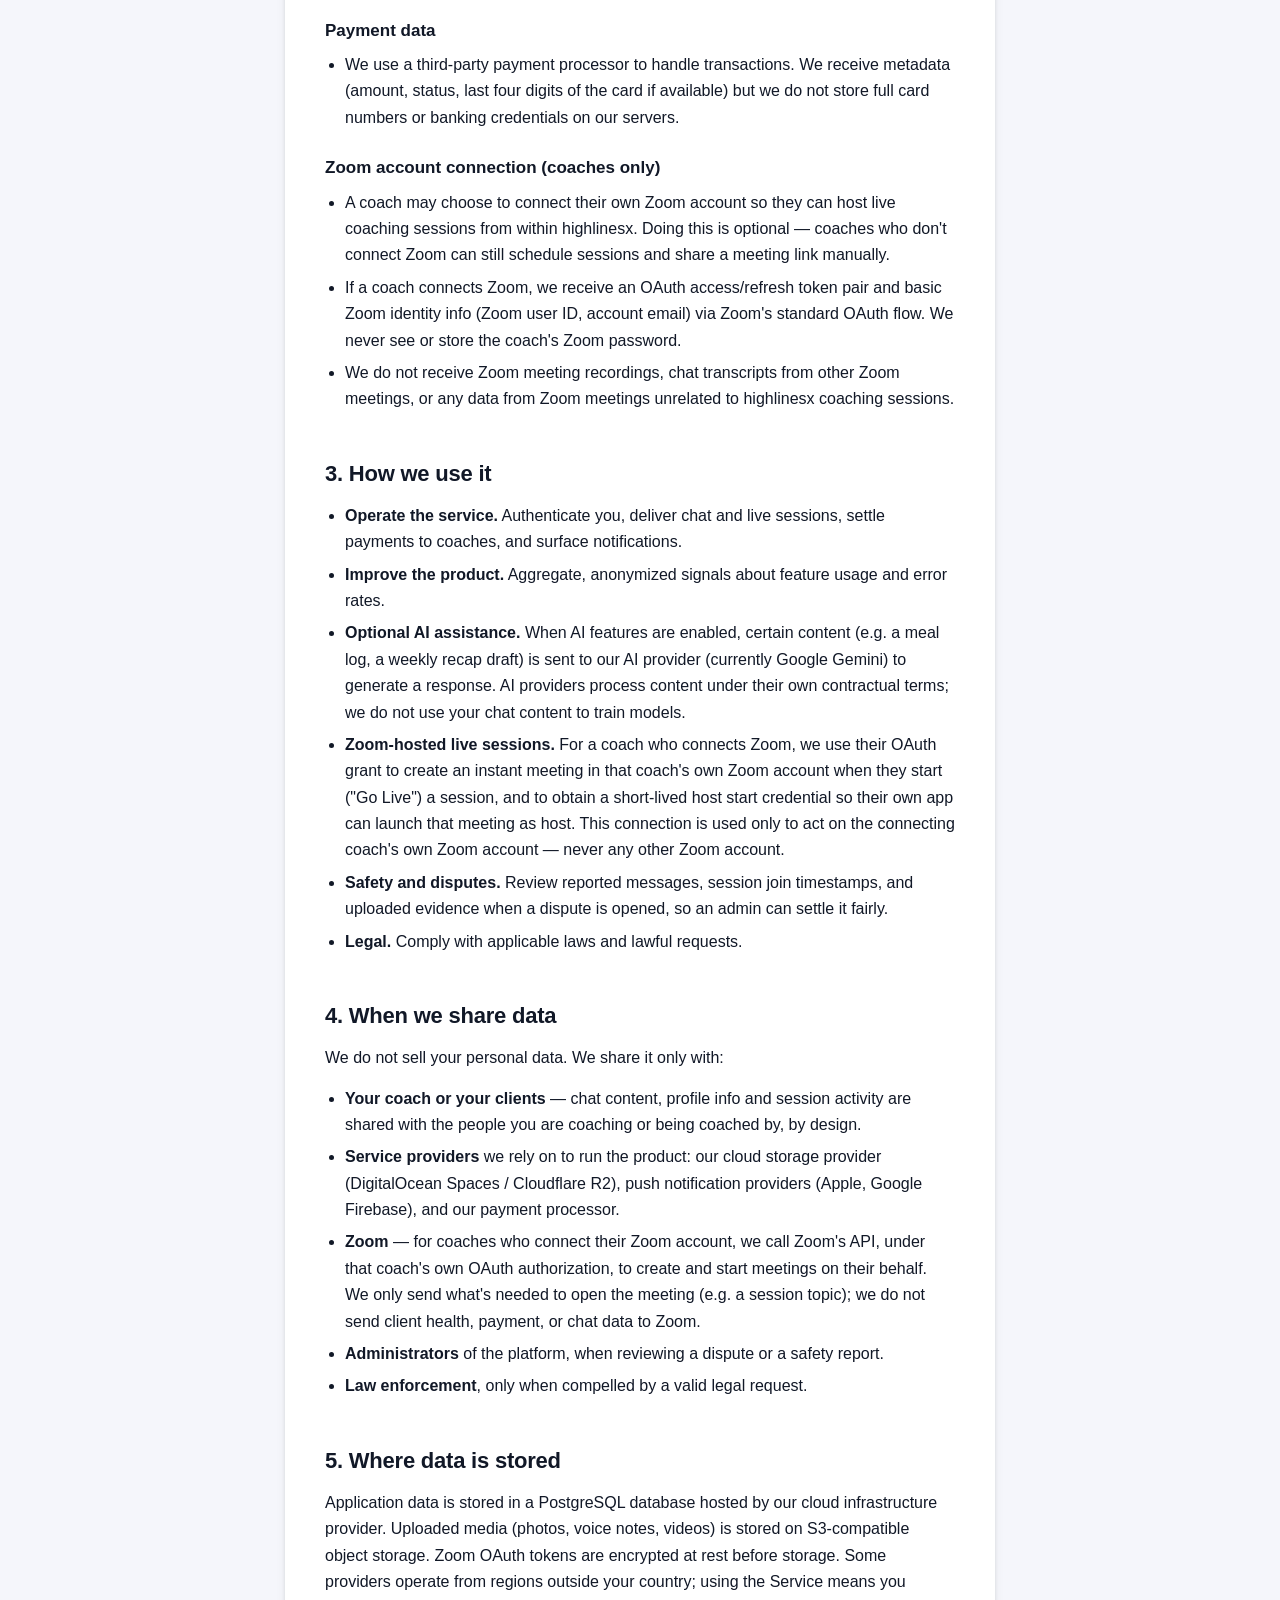
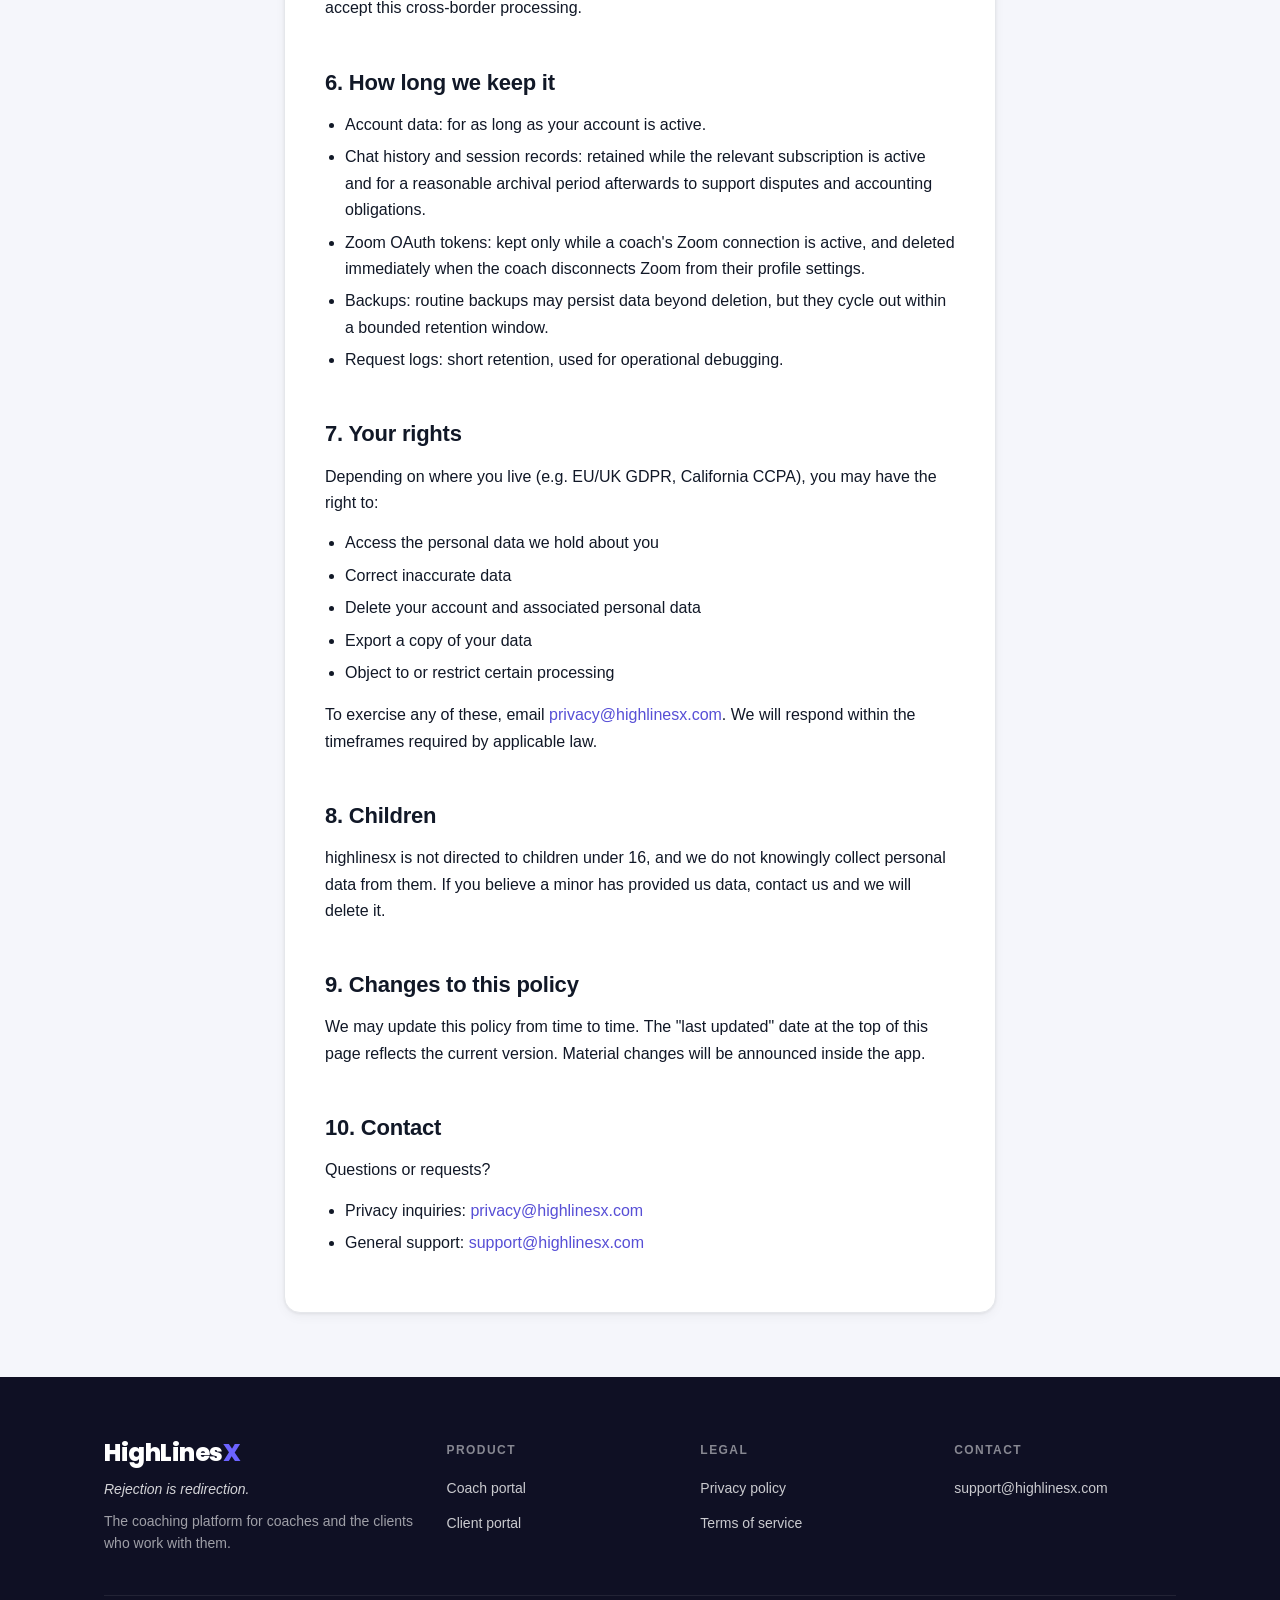
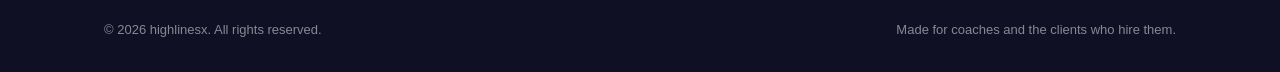
==== commit a0fe6bf3: "Drop the draft-template banner from privacy and terms Co-Authored-By: Claude Opus 5.5 <noreply@anthr" ====
--- a/privacy.html
+++ b/privacy.html
@@ -48,11 +48,6 @@
 </header>
 
 <main id="main" class="container container--narrow">
-  <div class="disclaimer">
-    <strong>Heads up:</strong> this is a starting-point policy meant to describe how the highlinesx product handles data.
-    It is not legal advice. Have it reviewed by qualified counsel in your jurisdiction before relying on it.
-  </div>
-
   <article>
     <nav class="toc" aria-label="Contents">
       <h4>Contents</h4>
